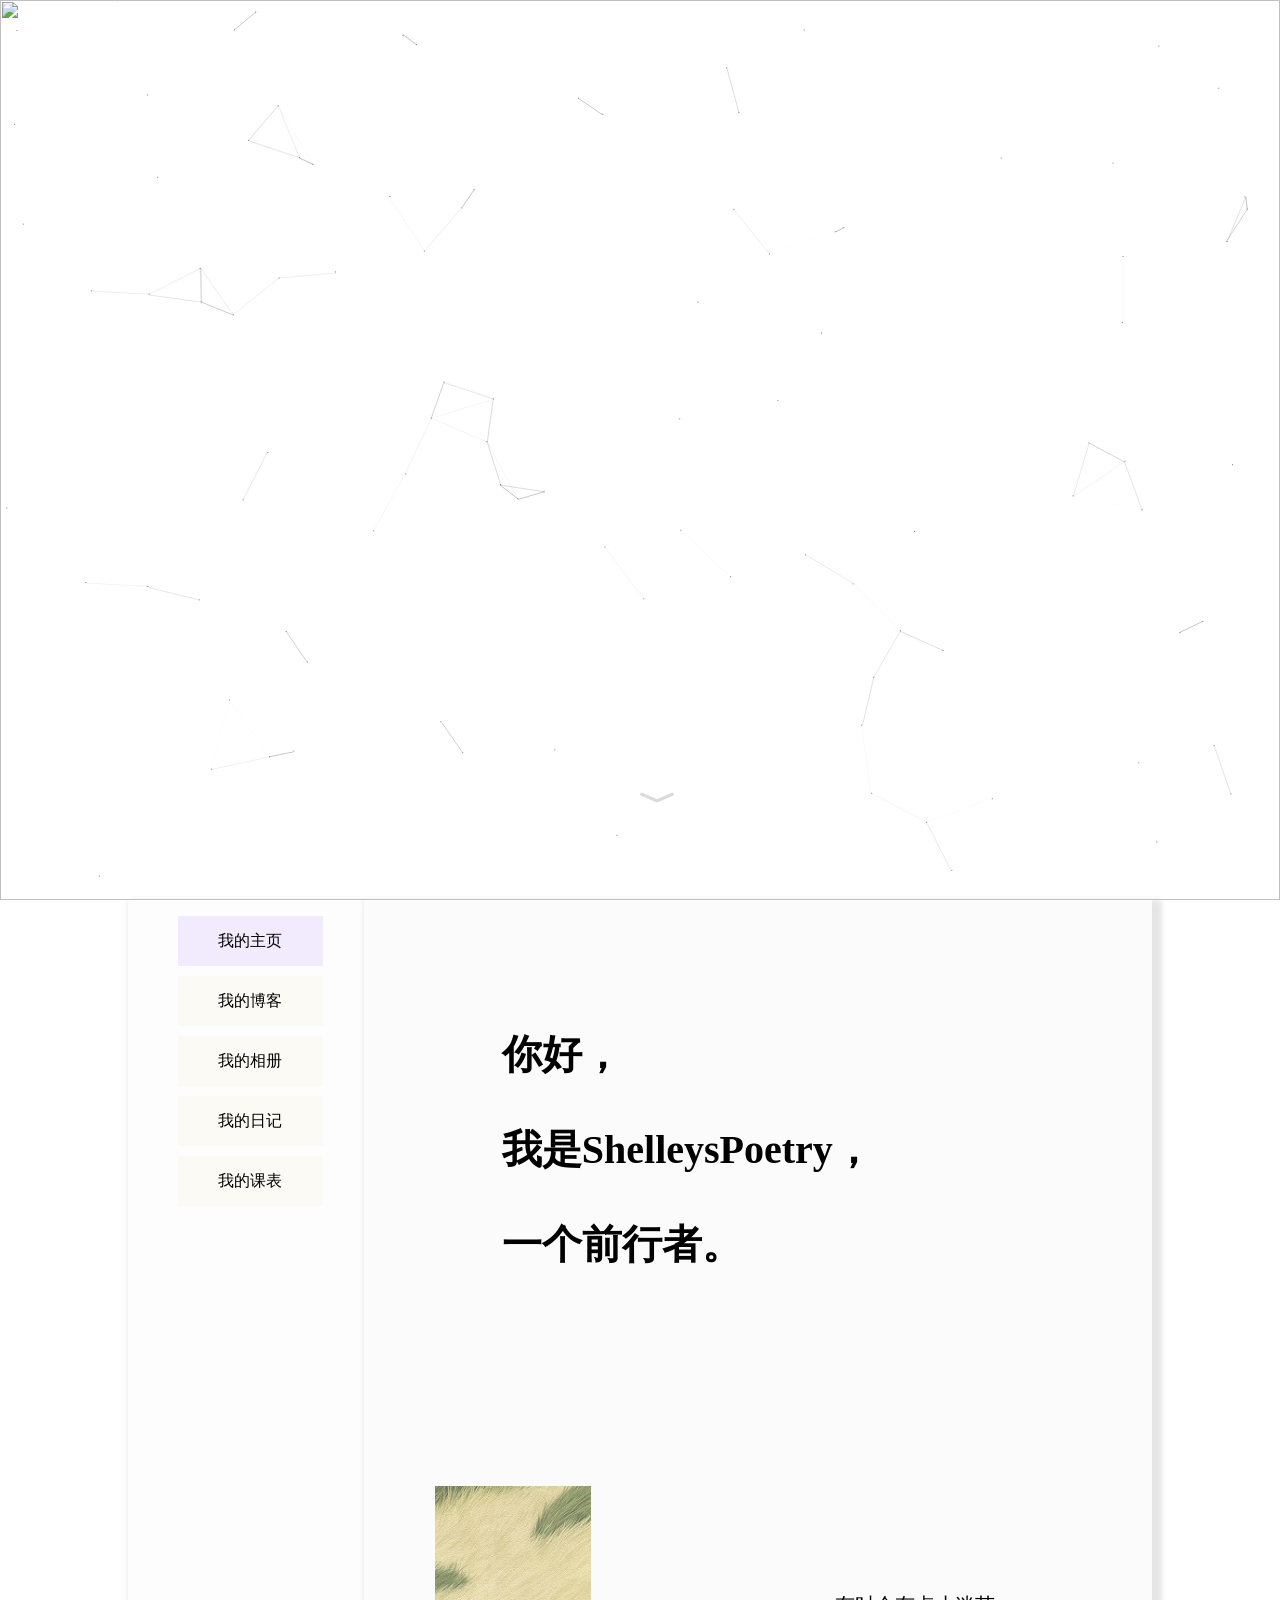
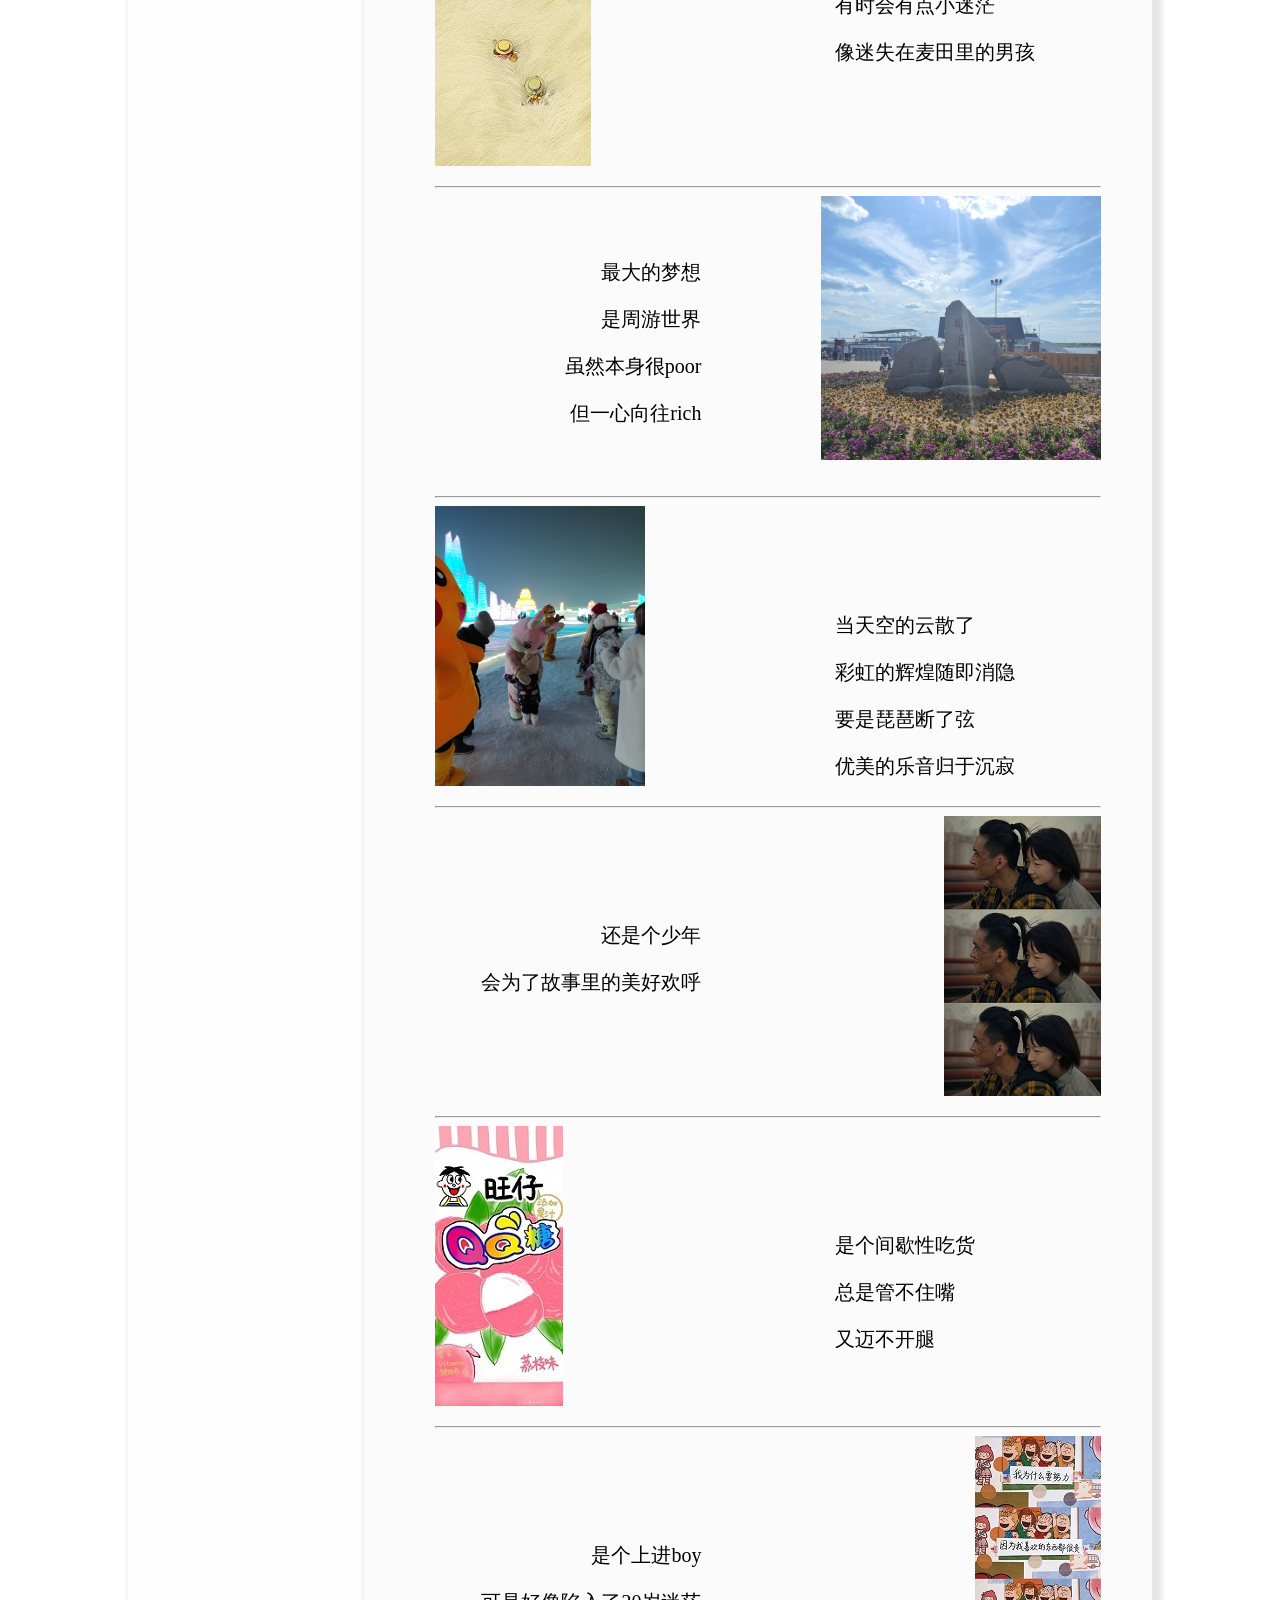
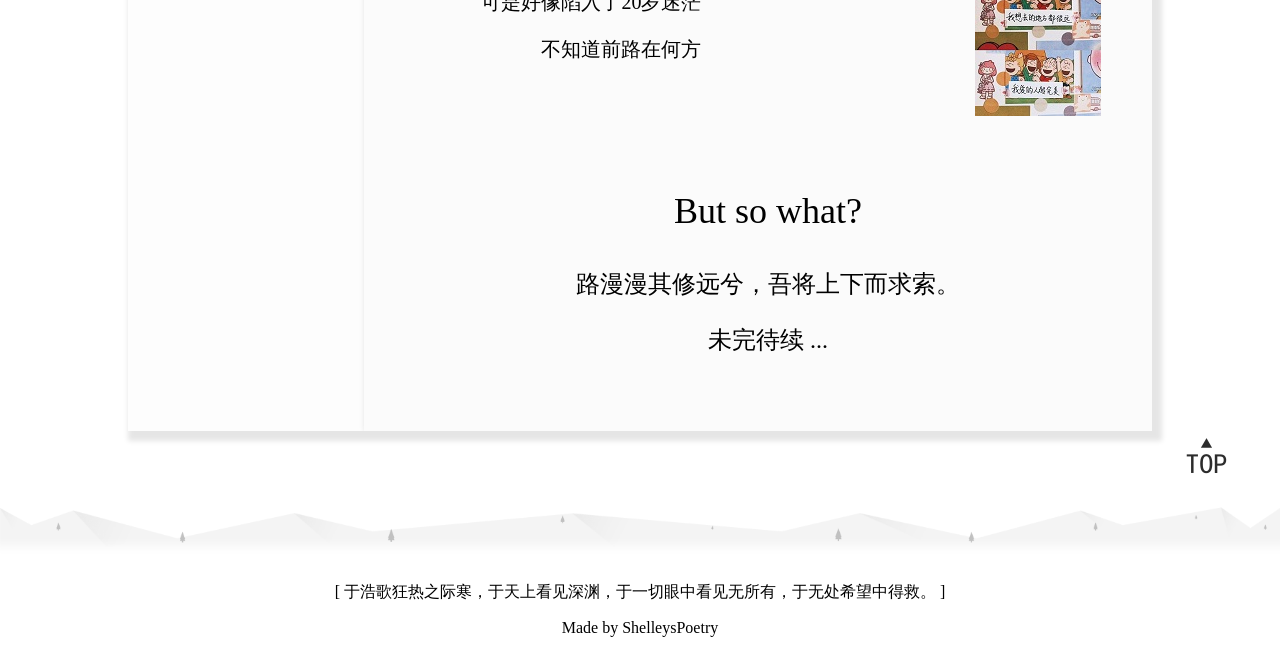
==== homePage.html @ 19b12173 "first commit" ====
<!DOCTYPE html
	PUBLIC "-//W3C//DTD XHTML 1.0 Transitional//EN" "http://www.w3.org/TR/xhtml1/DTD/xhtml1-transitional.dtd">
<html xmlns="http://www.w3.org/1999/xhtml">

<head>
	<meta http-equiv="Content-Type" content="text/html; charset=utf-8" />
	<title>( •̀ ω •́ )ShelleysPoetry的主页</title>
	<link rel="stylesheet" type="text/css" href="css/stylesheet.css" />
	<link rel="icon" href="images/logo.png" sizes="35*35">
	<style type="text/css">
		#apDiv1 {
			position: absolute;
			width: 33px;
			height: 30px;
			z-index: 1;
			left: 50%;
			top: 87vh;
		}
	</style>
	<script src="js/jquery.js"></script>
	<script>
		function scrollTo(ele, speed) {
			if (!speed) speed = 800;
			if (!ele) {
				$("html,body").animate({ scrollTop: 0 }, speed);
			} else {
				$("html,body").animate({ scrollTop: $(ele).offset().top }, speed);
			}
			return false;
		}
	</script>
</head>

<body style="margin:0%;">
	<!-- /线条随鼠标移动-->
	<script>
		!function () {

			function n(n, e, t) {

				return n.getAttribute(e) || t

			}

			function e(n) {

				return document.getElementsByTagName(n)

			}

			function t() {

				var t = e("script"), o = t.length, i = t[o - 1];

				return {

					l: o, z: n(i, "zIndex", -1), o: n(i, "opacity", .5), c: n(i, "color", "0,0,0"), n: n(i, "count", 99)

				}

			}

			function o() {

				a = m.width = window.innerWidth || document.documentElement.clientWidth || document.body.clientWidth,

					c = m.height = window.innerHeight || document.documentElement.clientHeight || document.body.clientHeight

			}

			function i() {

				r.clearRect(0, 0, a, c);

				var n, e, t, o, m, l;

				s.forEach(function (i, x) {

					for (i.x += i.xa, i.y += i.ya, i.xa *= i.x > a || i.x < 0 ? -1 : 1, i.ya *= i.y > c || i.y < 0 ? -1 : 1, r.fillRect(i.x - .5, i.y - .5, 1, 1), e = x + 1; e < u.length; e++)n = u[e],

						null !== n.x && null !== n.y && (o = i.x - n.x, m = i.y - n.y,

							l = o * o + m * m, l < n.max && (n === y && l >= n.max / 2 && (i.x -= .03 * o, i.y -= .03 * m),

								t = (n.max - l) / n.max, r.beginPath(), r.lineWidth = t / 2, r.strokeStyle = "rgba(" + d.c + "," + (t + .2) + ")", r.moveTo(i.x, i.y), r.lineTo(n.x, n.y), r.stroke()))

				}),

					x(i)

			}

			var a, c, u, m = document.createElement("canvas"),

				d = t(), l = "c_n" + d.l, r = m.getContext("2d"),

				x = window.requestAnimationFrame || window.webkitRequestAnimationFrame || window.mozRequestAnimationFrame || window.oRequestAnimationFrame || window.msRequestAnimationFrame ||

					function (n) {

						window.setTimeout(n, 1e3 / 45)

					},

				w = Math.random, y = { x: null, y: null, max: 2e4 }; m.id = l, m.style.cssText = "position:fixed;top:0;left:0;z-index:" + d.z + ";opacity:" + d.o, e("body")[0].appendChild(m), o(), window.onresize = o,

					window.onmousemove = function (n) {

						n = n || window.event, y.x = n.clientX, y.y = n.clientY

					},

					window.onmouseout = function () {

						y.x = null, y.y = null

					};

			for (var s = [], f = 0; d.n > f; f++) {

				var h = w() * a, g = w() * c, v = 2 * w() - 1, p = 2 * w() - 1; s.push({ x: h, y: g, xa: v, ya: p, max: 6e3 })

			}

			u = s.concat([y]),

				setTimeout(function () { i() }, 100)

		}();
	</script>
	<!-- /线条随鼠标移动-->

	<!-- /失去焦点Title变化 -->
	<script>
		document.addEventListener('visibilitychange', function () {
			var isHidden = document.hidden;
			if (isHidden) {
				document.title = '(oﾟvﾟ)ノ Hi( •̀ ω •́ )AnranWu的主页';
			}
			else {
				document.title = '( •̀ ω •́ )AnranWu的主页';
			}
		});
	</script>
	<!-- /失去焦点Title变化 -->

	<!-- /看板娘-->
	<script src="https://eqcn.ajz.miesnfu.com/wp-content/plugins/wp-3d-pony/live2dw/lib/L2Dwidget.min.js"></script>
	<script>
		L2Dwidget.init({
			"model": {
				//jsonpath控制显示那个小萝莉模型，下面这个就是我觉得最可爱的小萝莉模型，替换时后面名字也要替换掉
				jsonPath: "https://unpkg.com/live2d-widget-model-koharu@1.0.5/assets/koharu.model.json",
				"scale": 1
			},
			"display": {
				"position": "left", //看板娘的表现位置
				"width": 80,  //小萝莉的宽度
				"height": 160, //小萝莉的高度
				"hOffset": 0,
				"vOffset": -20
			},
			"mobile": {
				"show": true,
				"scale": 0.5
			},
			"react": {
				"opacityDefault": 0.7,
				"opacityOnHover": 0.2
			}
		});
	</script>
	<!-- /看板娘-->

	<div id="header">
		<img src="images/homePage.png" width="100%" height="100%" />
	</div>
	<div id="apDiv1">
		<img src="images/下拉.png" width="34" height="29" style="cursor:pointer;" onclick="scrollTo('#gotomain',800);" />
	</div>
	<a id="gotomain"></a>
	<div id="main">
		<div id="catalogue">
			<ul>
				<li class="catalogue-li" style="background-color:rgba(237,228,254,0.7); font-family:'方正粗黑宋简体';"><a
						href="index.html">我的主页</a></li>
				<li class="catalogue-li"><a href="myBlogs.html">我的博客</a></li>
				<li class="catalogue-li"><a href="myAlbum.html">我的相册</a></li>
				<li class="catalogue-li"><a href="myDairy.html">我的日记</a></li>
				<li class="catalogue-li"><a href="myTimetable.html">我的课表</a></li>
			</ul>

		</div>


		<div id="main-show">
			<div id="main-head">
				<p>&nbsp;</p>
				<p>你好，</p>
				<p>我是ShelleysPoetry，</p>
				<p>一个前行者。</p>
				<p>&nbsp;</p>
				<p>&nbsp;</p>
			</div>

			<div class="left-picture">
				<img src="images/个人简介素材/麦田.jpeg" />
			</div>

			<div class="right-text">
				<p>&nbsp;</p>
				<p>&nbsp;</p>
				<p>有时会有点小迷茫</p>
				<p>像迷失在麦田里的男孩</p>
			</div>

			<hr>

			<div class="left-text">
				<p>&nbsp;</p>
				<p>最大的梦想</p>
				<p>是周游世界</p>
				<p>虽然本身很poor</p>
				<p>但一心向往rich</p>
			</div>

			<div class="right-picture">
				<img style="display:inline; float:right;" src="images\个人简介素材\明月岛.jpg" />
			</div>

			<hr>

			<div class="left-picture">
				<img src="images\个人简介素材\拥抱.jpg" />
			</div>

			<div class="right-text">
				<p>&nbsp;</p>
				<p>&nbsp;</p>
				<p>当天空的云散了</p>
				<p>彩虹的辉煌随即消隐</p>
				<p>要是琵琶断了弦</p>
				<p>优美的乐音归于沉寂</p>
			</div>

			<hr>

			<div class="left-text">
				<p>&nbsp;</p>
				<p>&nbsp;</p>
				<p>还是个少年</p>
				<p>会为了故事里的美好欢呼</p>
			</div>
			<div class="right-picture">
				<img style="display:inline; float:right;" src="images/个人简介素材/电影.jpeg" />
			</div>

			<hr>

			<div class="left-picture">
				<img src="images/个人简介素材/QQ糖.jpeg" />
			</div>

			<div class="right-text">
				<p>&nbsp;</p>
				<p>&nbsp;</p>
				<p>是个间歇性吃货</p>
				<p>总是管不住嘴</p>
				<p>又迈不开腿</p>
			</div>

			<hr>

			<div class="left-text">
				<p>&nbsp;</p>
				<p>&nbsp;</p>
				<p>是个上进boy</p>
				<p>可是好像陷入了20岁迷茫</p>
				<p>不知道前路在何方</p>
			</div>
			<div class="right-picture">
				<img style="display:inline; float:right;" src="images/个人简介素材/理想.jpeg" />
			</div>

			<div>
				<p>&nbsp;</p>
				<p style="font-size:36px;">But so what?</p>
				<p style="font-size:24px;">路漫漫其修远兮，吾将上下而求索。</p>
				<p style="font-size:24px;">未完待续 ... </p>
				<p style="font-size:24px;">&nbsp;</p>
			</div>
		</div>
	</div>
	<div style="width:100%;">
		<div style="float:left;">
		</div>

		<div style="float:right"><img src="images/backToTop.png" width="50%" onclick="scrollTo('#gotomain',800);"
				style="cursor:pointer;" />
		</div>
	</div>
	<div id="footer">
		<img src="images/foot.png" width="100%" height="100%" />
		<p id="yewei" style="text-align:center; font-family:'华文新魏';">[ 于浩歌狂热之际寒，于天上看见深渊，于一切眼中看见无所有，于无处希望中得救。 ]</p>
		<p style="text-align:center; font-family:'华文新魏';">Made by ShelleysPoetry</p>
	</div>

	<SCRIPT language=javascript>
		<!-
		var timer1;

		var txt = new Array(17);
		txt[0] = "[ 明日之我，胸中有丘壑，立马振山河。 ]";
		txt[1] = "[ 能够让你后悔的，从来不是你做过的事，而是你想做却没有去做的事。 ]";
		txt[2] = "[ 小时候觉得开心就好，现在也是。 ]";
		txt[3] = "[ 欲买桂花同载酒，终不似，少年游 ]";
		txt[4] = "[ 聚是一团火，散是满天星 ]";
		txt[5] = "[ 你来人间一趟，你要看看太阳 ]";
		txt[6] = "[ 人之所以孤独，是因为要和某个人相遇。 ]";
		txt[7] = "[ 把酒祝东风，且共从容。 ——欧阳修 ]";
		txt[8] = "[ 每个人都会死去，但并不是每个人都真正活过。 ]";
		txt[9] = "[ 人生碌碌，竞短论长，却不道荣枯有数，得失难量 ]";
		txt[10] = "[ 总之岁月漫长，然而值得等待 ]";
		txt[11] = "[ 关山难越，谁悲失路之人？萍水相逢，尽是他乡之客。 ]";
		txt[12] = "[ 所有快乐，无需假装，此生尽兴，赤诚善良 ]";
		txt[13] = "[ 为你，千千万万遍。 ]";
		txt[14] = "[ 埋骨何须桑梓地，人生无处不青山 ]";
		txt[15] = "[ 于浩歌狂热之际寒，于天上看见深渊，于一切眼中看见无所有，于无处希望中得救。 ]";
		txt[16] = "[ 人生最好的三个词：久别重逢 失而复得 虚惊一场 ]";
		timer1 = setInterval("myval()", 4000);
		function myval() {
			var rnd = Math.floor(Math.random() * 17);
			window.document.getElementById("yewei").innerHTML = txt[rnd];
		}
		->
	</SCRIPT>
</body>

</html>
---- css/stylesheet.css ----
@charset "utf-8";
/* CSS Document */

#header
{
	text-align:center;
	width:100%;
	height:100vh;
}

a
{
	color:#000;
	text-decoration:none;
}

a:hover
{
	margin-left:5px;
}

.other-header
{
	overflow:hidden;
	border:none;
	width:100%;
	text-align:center;
	height:30vh;
	background-repeat:no-repeat;
	background-size:100% 100%;

}

.other-header p
{
	font-size:10vh;
	color:#EDECEB;
	font-family:"华文新魏";
}

#main
{
	margin:0 auto;
	width:80%;
	background-color:rgba(247,247,247,0.3);
	overflow:hidden;
	text-align:center;
	box-shadow: 5px 5px 5px 5px rgba(0,0,0,0.1);
}

#catalogue
{
	float:left;
	width:20%;
}

#geyan
{
	font-family:"楷体";
	font-size:18px;
	text-align:center;
}

.课表内容
{
	font-size: 18px;
	font-family: "华文仿宋";
	background-color: rgba(210,203,195,0.4);
	font-weight: bold;
}

#main-show
{
	box-shadow: 0px 0px 5px 0px rgba(0,0,0,0.1);
	padding-right:5%;
	margin:0 auto;
	padding-left:7%;
	text-align:center;
	
	background-color:rgba(247,247,247,0.3);
	float:right;
	width:65%;
	clear:right;
}

.blogTitle
{
	text-align:left;
	font-size:36px;
	font-family:"黑体";
	font-weight:bold;
}

.blogSummary
{
	text-align:left;
	font-size:18px;
	font-family:"方正粗黑宋简体";
}

#main-head
{
	margin:0 auto;
	font-family:"宋体";
	font-weight:bold;
	font-size:40px;
	text-align:left;
	width:80%;
}

.left-picture
{
	float:right;
	float:left;
	width:60%;
	height:300px;
}

.right-picture
{
	float:right;
	clear:right;
	width:60%;
	height:300px;
	text-align:right;
}

.left-text
{
	font-family:"楷体";
	font-size:20px;
	text-align:right;
	float:right;
	float:left;
	width:40%;
	height:300px;
}

.right-text
{
	font-family:"楷体";
	font-size:20px;
	text-align:left;
	float:right;
	clear:right;
	width:40%;
	height:300px;
}


.catalogue-li
{
	list-style:none;
	line-height:50px;
	background-color:rgba(253,250,242,0.7);
	margin:10px;
	font-family:"黑体";
}

.catalogue-li:hover
{
	background-color:rgba(201,237,248,0.7);
	padding:5px;
	font-family:"幼圆";
}

#footer
{
	margin:0 auto;
}


.clear {
	clear: both !important;
	float: none !important;
	margin: 0px !important;
	padding: 0px !important;
	height: 0px !important;
	width: 0px !important
}
.clearfix:after {
	content: ".";
	display: block;
	clear: both;
	visibility: hidden;
	line-height: 0;
	height: 0;
}
.clearfix {
	display: inline-block;
}
html[xmlns] .clearfix {
	display: block;
}
* html .clearfix {
	height: 1%;
}
img {
	display: block;
}
input, textarea {
	color: #999999;
}
select {
	color: #999999;
}
.oldBrowser {
	display: none !important
}
.center {
	width: 1000px;
	margin: 0 auto;
	text-align: left
}


.title
{
	font-family:"方正粗黑宋简体";
	font-weight:bold;
	font-size:24px;
	text-align:center;
}

.weight-bold
{
	font-family:"黑体";
	font-size:18px;
	font-weight:bold;
	text-align:left;
	text-indent:36px;
}

.content
{
	font-family:"宋体";
	font-size:18px;
	text-align:left;
	text-indent:36px;
}
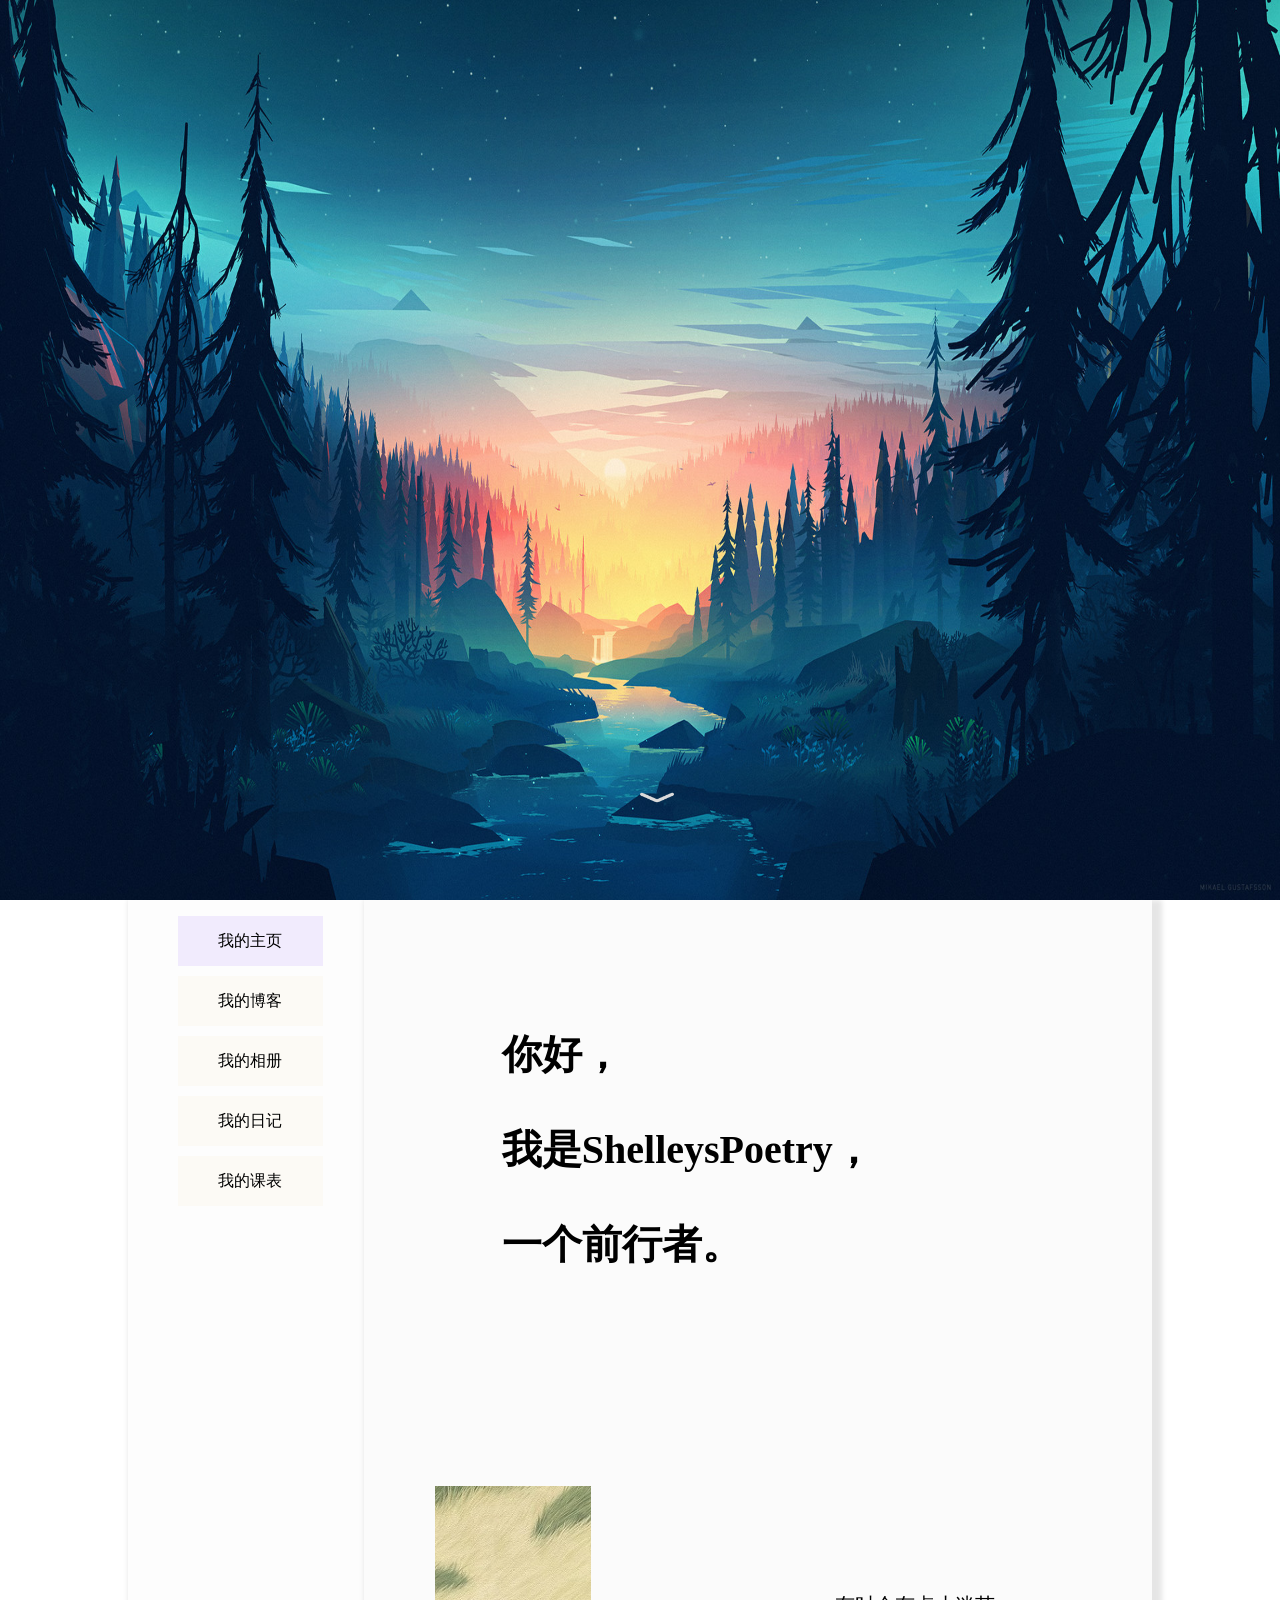
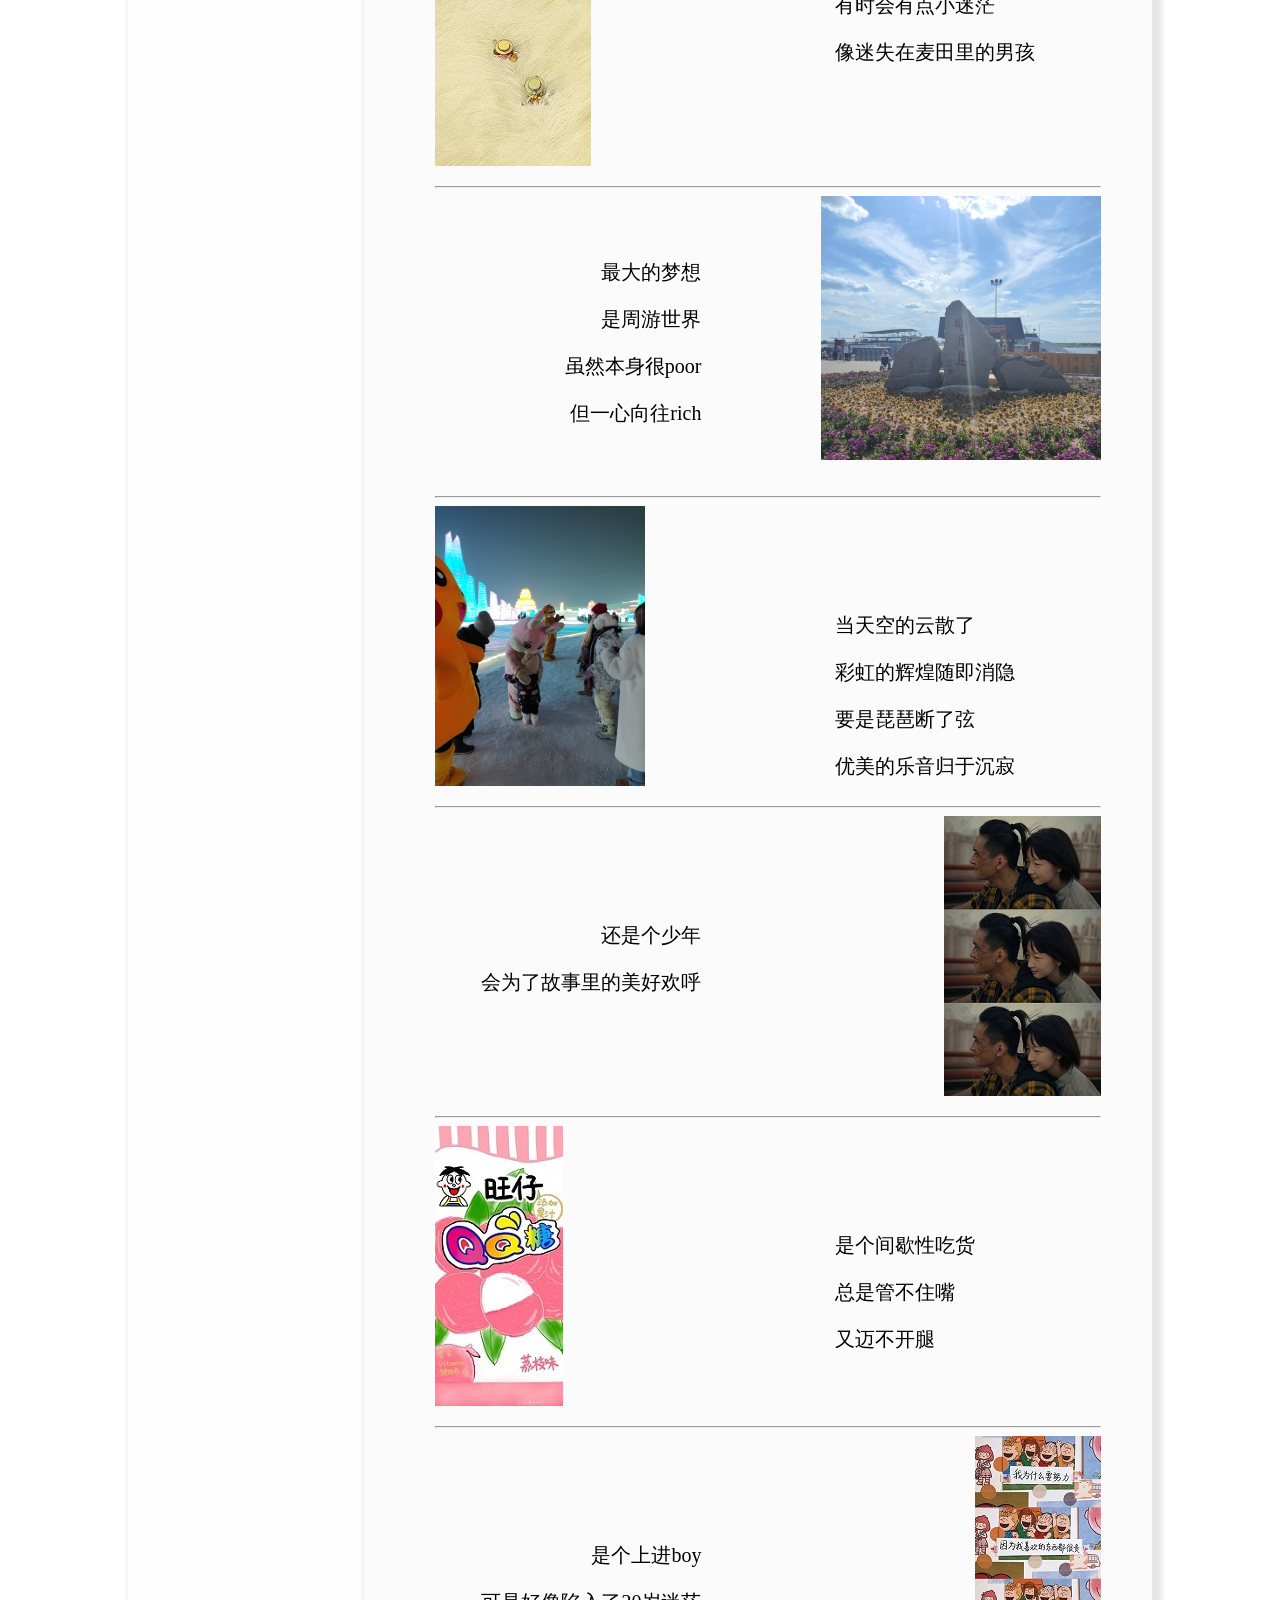
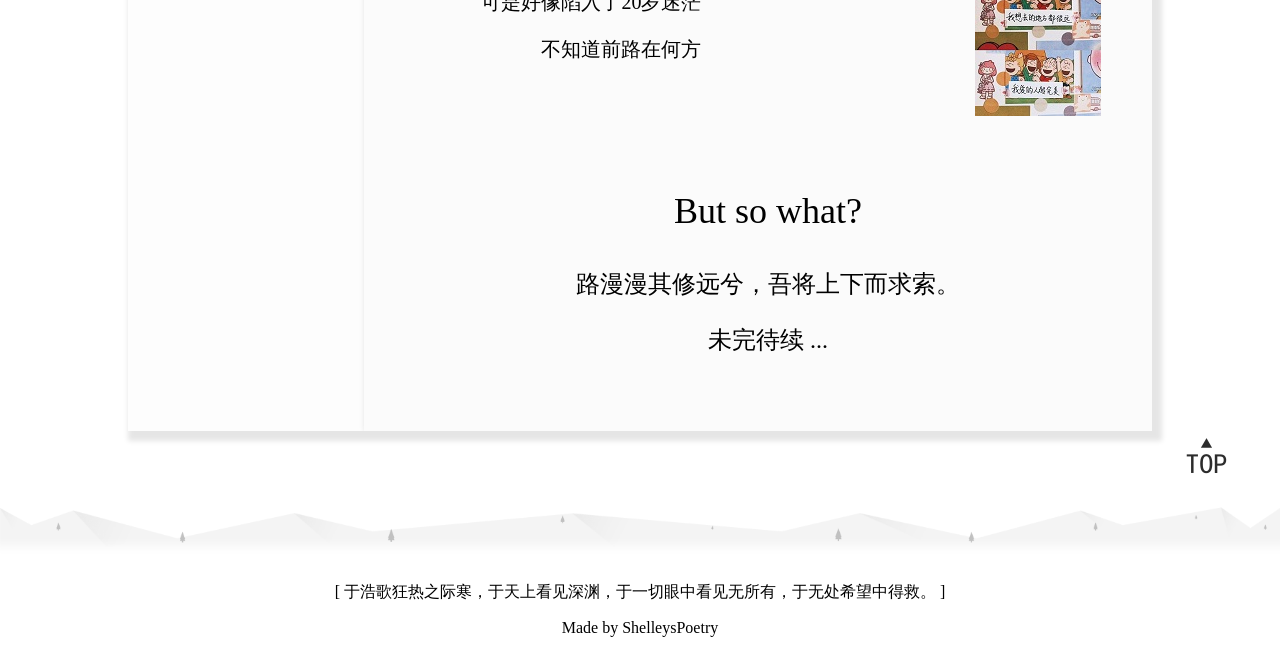
==== commit b3caca6c: "Update homePage.html" ====
--- a/homePage.html
+++ b/homePage.html
@@ -173,7 +173,7 @@
 	<!-- /看板娘-->
 
 	<div id="header">
-		<img src="images/homePage.png" width="100%" height="100%" />
+		<img src="images/homepage.png" width="100%" height="100%" />
 	</div>
 	<div id="apDiv1">
 		<img src="images/下拉.png" width="34" height="29" style="cursor:pointer;" onclick="scrollTo('#gotomain',800);" />
@@ -336,4 +336,4 @@
 	</SCRIPT>
 </body>
 
-</html>+</html>
